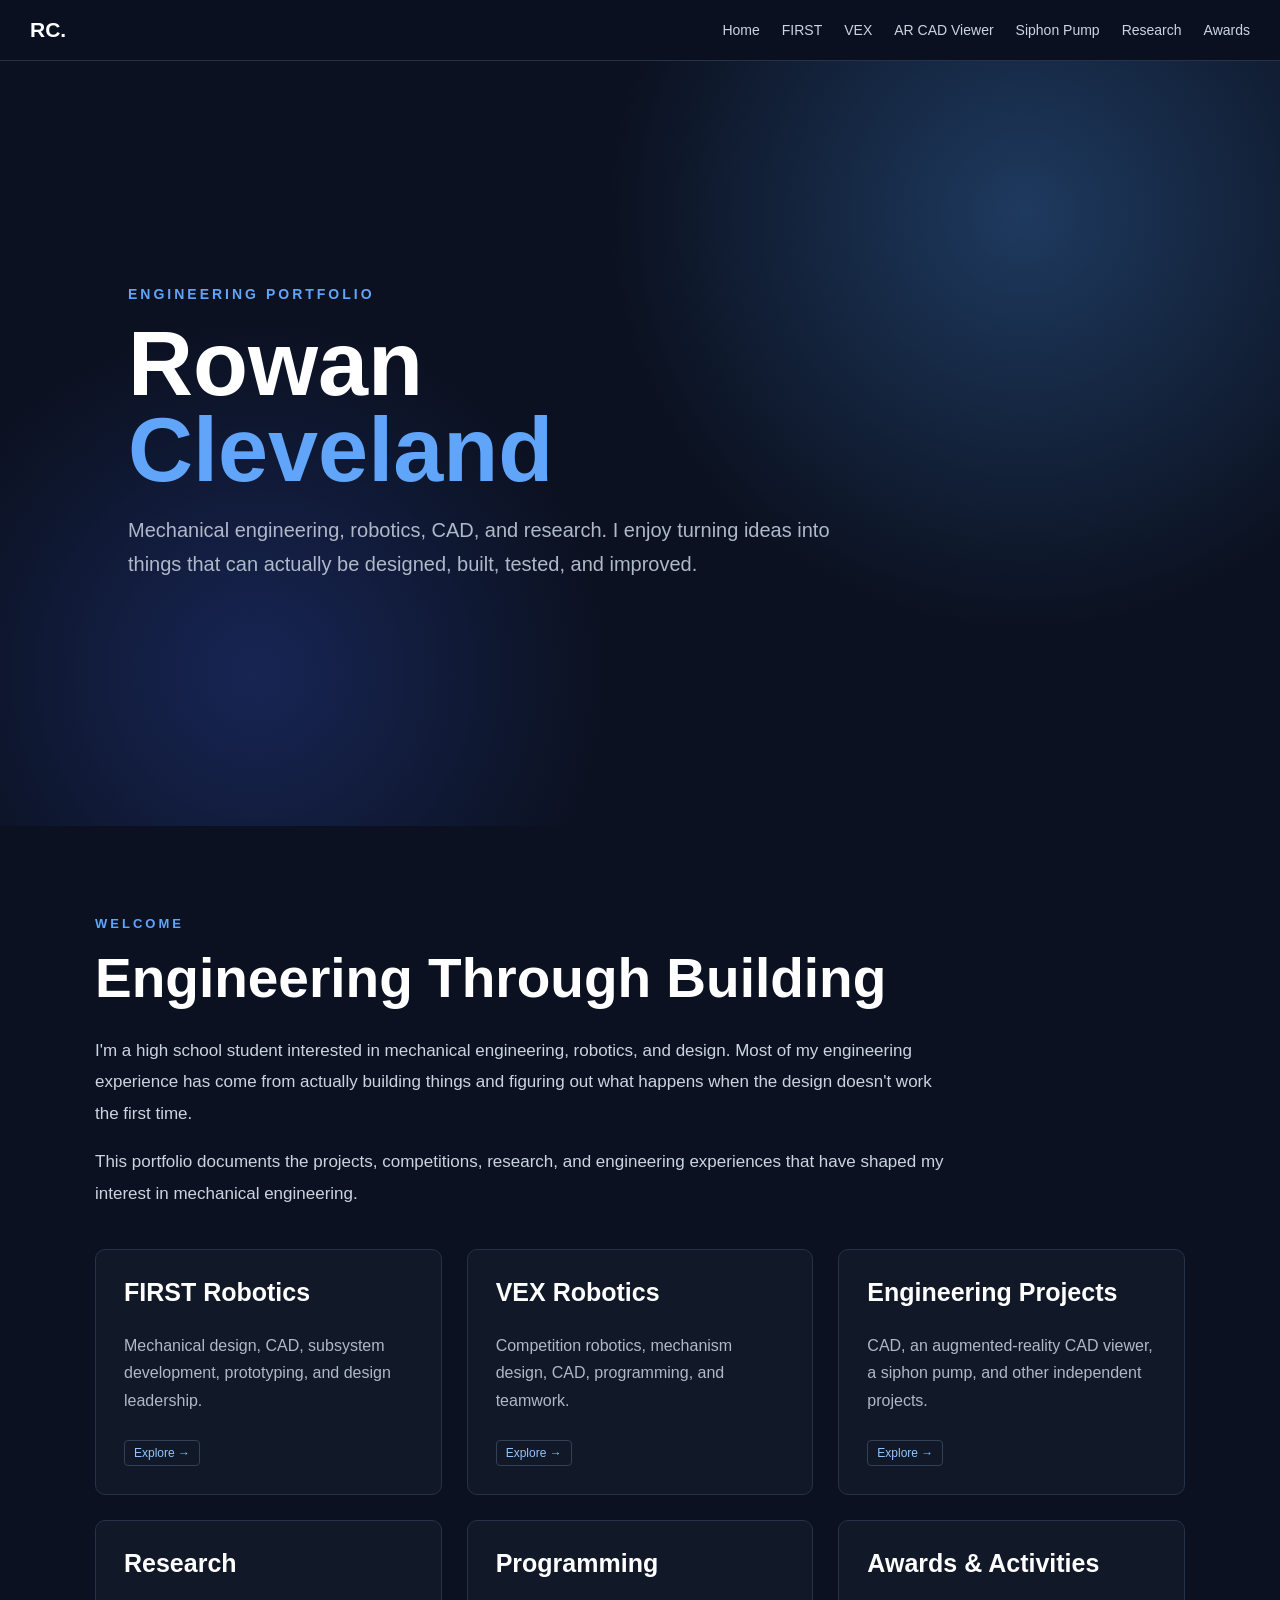
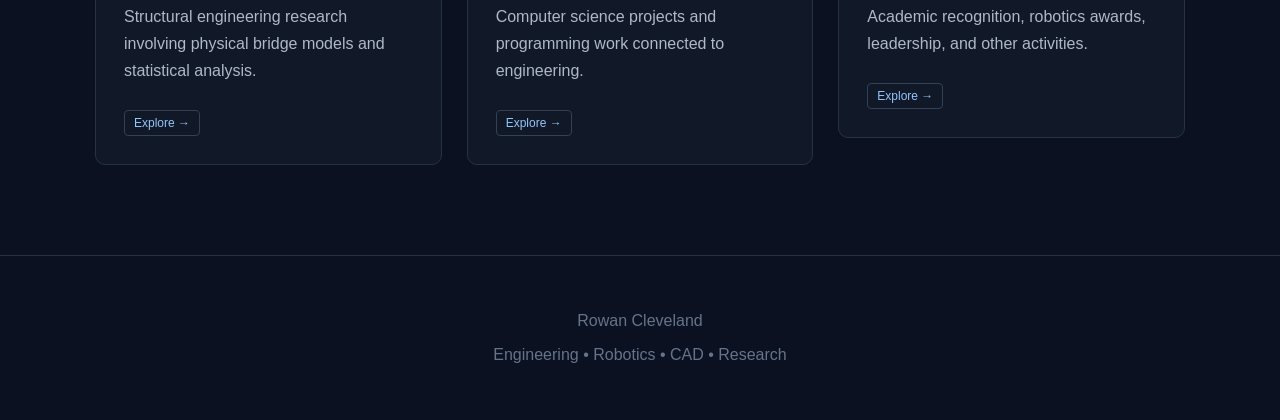
==== index.html @ 0b25684a "Revise navigation links in index.html Updated navigation links in the HTML file." ====
<!DOCTYPE html>
<html lang="en">

<head>
    <meta charset="UTF-8">
    <meta name="viewport" content="width=device-width, initial-scale=1.0">

    <title>Rowan Cleveland | Engineering Portfolio</title>

    <link rel="stylesheet" href="style.css">
</head>

<body>

<nav>

    <div class="logo">RC.</div>

    <div class="nav-links">
    <a href="index.html">Home</a>
    <a href="first.html">FIRST</a>
    <a href="vex.html">VEX</a>
    <a href="cad-viewer.html">AR CAD Viewer</a>
    <a href="siphon-pump.html">Siphon Pump</a>
    <a href="research.html">Research</a>
    <a href="awards.html">Awards</a>
</div>

</nav>


<header class="hero">

    <div class="hero-content">

        <div class="small-title">
            Engineering Portfolio
        </div>

        <h1>
            Rowan<br>
            <span>Cleveland</span>
        </h1>

        <p>
            Mechanical engineering, robotics, CAD, and research.
            I enjoy turning ideas into things that can actually be
            designed, built, tested, and improved.
        </p>

    </div>

</header>


<section class="page">

    <div class="section-label">
        Welcome
    </div>

    <h1>
        Engineering Through Building
    </h1>

    <div class="content">

        <p>
            I'm a high school student interested in mechanical engineering,
            robotics, and design. Most of my engineering experience has
            come from actually building things and figuring out what
            happens when the design doesn't work the first time.
        </p>

        <p>
            This portfolio documents the projects, competitions,
            research, and engineering experiences that have shaped
            my interest in mechanical engineering.
        </p>

    </div>


    <div class="cards">

        <a class="project-link" href="first.html">
            <div class="card">
                <h3>FIRST Robotics</h3>
                <p>
                    Mechanical design, CAD, subsystem development,
                    prototyping, and design leadership.
                </p>
                <span class="tag">Explore →</span>
            </div>
        </a>


        <a class="project-link" href="vex.html">
            <div class="card">
                <h3>VEX Robotics</h3>
                <p>
                    Competition robotics, mechanism design,
                    CAD, programming, and teamwork.
                </p>
                <span class="tag">Explore →</span>
            </div>
        </a>


        <a class="project-link" href="cad-viewer.html">
            <div class="card">
                <h3>Engineering Projects</h3>
                <p>
                    CAD, an augmented-reality CAD viewer,
                    a siphon pump, and other independent projects.
                </p>
                <span class="tag">Explore →</span>
            </div>
        </a>


        <a class="project-link" href="research.html">
            <div class="card">
                <h3>Research</h3>
                <p>
                    Structural engineering research involving
                    physical bridge models and statistical analysis.
                </p>
                <span class="tag">Explore →</span>
            </div>
        </a>


        <a class="project-link" href="programming.html">
            <div class="card">
                <h3>Programming</h3>
                <p>
                    Computer science projects and programming
                    work connected to engineering.
                </p>
                <span class="tag">Explore →</span>
            </div>
        </a>


        <a class="project-link" href="awards.html">
            <div class="card">
                <h3>Awards & Activities</h3>
                <p>
                    Academic recognition, robotics awards,
                    leadership, and other activities.
                </p>
                <span class="tag">Explore →</span>
            </div>
        </a>

    </div>

</section>


<footer>

    <p>Rowan Cleveland</p>
    <p>Engineering • Robotics • CAD • Research</p>

</footer>

</body>
</html>
---- style.css ----
* {
    box-sizing: border-box;
    scroll-behavior: smooth;
}

body {
    margin: 0;
    font-family: Arial, Helvetica, sans-serif;
    background: #0b1120;
    color: #e5e7eb;
}

/* NAVIGATION */

nav {
    position: sticky;
    top: 0;
    z-index: 100;
    background: rgba(11, 17, 32, 0.97);
    border-bottom: 1px solid #263247;
    padding: 18px 30px;
    display: flex;
    justify-content: space-between;
    align-items: center;
}

.logo {
    font-size: 21px;
    font-weight: bold;
    color: white;
}

.nav-links {
    display: flex;
    gap: 22px;
    flex-wrap: wrap;
    justify-content: flex-end;
}

.nav-links a {
    color: #cbd5e1;
    text-decoration: none;
    font-size: 14px;
    transition: 0.2s;
}

.nav-links a:hover {
    color: #60a5fa;
}

/* HERO */

.hero {
    min-height: 85vh;
    display: flex;
    align-items: center;
    padding: 80px 10%;
    background:
        radial-gradient(circle at 80% 20%, #1e3a5f 0%, transparent 35%),
        radial-gradient(circle at 20% 80%, #172554 0%, transparent 30%),
        #0b1120;
}

.hero-content {
    max-width: 900px;
}

.small-title {
    color: #60a5fa;
    font-weight: bold;
    letter-spacing: 3px;
    text-transform: uppercase;
    font-size: 14px;
}

.hero h1 {
    font-size: clamp(48px, 8vw, 90px);
    line-height: 0.95;
    margin: 20px 0;
    color: white;
}

.hero h1 span {
    color: #60a5fa;
}

.hero p {
    max-width: 750px;
    font-size: 20px;
    line-height: 1.7;
    color: #aeb9c9;
}

/* GENERAL */

.page {
    max-width: 1150px;
    margin: auto;
    padding: 90px 30px;
    min-height: 80vh;
}

.section-label {
    color: #60a5fa;
    font-size: 13px;
    letter-spacing: 3px;
    text-transform: uppercase;
    font-weight: bold;
}

h1 {
    font-size: 55px;
    margin: 15px 0 25px;
    color: white;
}

h2 {
    font-size: 35px;
    color: white;
    margin-top: 60px;
}

h3 {
    color: white;
    font-size: 25px;
}

.intro {
    max-width: 800px;
    font-size: 19px;
    line-height: 1.8;
    color: #aeb9c9;
}

/* CONTENT */

.content {
    max-width: 850px;
}

.content p {
    color: #cbd5e1;
    line-height: 1.85;
    font-size: 17px;
}

.content li {
    color: #cbd5e1;
    line-height: 1.8;
}

/* IMAGE PLACEHOLDERS */

.image-placeholder {
    min-height: 320px;
    margin: 35px 0;
    border: 1px dashed #475569;
    border-radius: 10px;
    background: linear-gradient(135deg, #172033, #0f172a);
    display: flex;
    align-items: center;
    justify-content: center;
    color: #64748b;
    letter-spacing: 2px;
    text-align: center;
    padding: 20px;
}

.image-large {
    min-height: 450px;
}

.image-row {
    display: grid;
    grid-template-columns: 1fr 1fr;
    gap: 25px;
}

.image-row .image-placeholder {
    min-height: 280px;
}

/* CARDS */

.cards {
    display: grid;
    grid-template-columns: repeat(auto-fit, minmax(280px, 1fr));
    gap: 25px;
    margin-top: 40px;
}

.card {
    background: #111827;
    border: 1px solid #263247;
    border-radius: 10px;
    padding: 28px;
    transition: 0.25s;
}

.card:hover {
    transform: translateY(-5px);
    border-color: #60a5fa;
}

.card h3 {
    margin-top: 0;
}

.card p {
    color: #aeb9c9;
    line-height: 1.7;
}

/* TAGS */

.tag {
    display: inline-block;
    margin-top: 10px;
    margin-right: 5px;
    padding: 5px 9px;
    border: 1px solid #334155;
    border-radius: 4px;
    font-size: 12px;
    color: #93c5fd;
}

/* PROJECT LINK */

.project-link {
    display: block;
    text-decoration: none;
    color: inherit;
}

/* NAVIGATION BUTTONS */

.page-navigation {
    max-width: 1150px;
    margin: auto;
    padding: 40px 30px 70px;
    display: flex;
    justify-content: space-between;
    gap: 20px;
}

.nav-button {
    display: inline-block;
    padding: 14px 22px;
    border: 1px solid #475569;
    border-radius: 6px;
    color: #cbd5e1;
    text-decoration: none;
    transition: 0.2s;
}

.nav-button:hover {
    border-color: #60a5fa;
    color: #60a5fa;
}

.nav-button.next {
    margin-left: auto;
}

/* FOOTER */

footer {
    border-top: 1px solid #263247;
    text-align: center;
    padding: 40px;
    color: #64748b;
}

/* MOBILE */

@media (max-width: 800px) {

    nav {
        align-items: flex-start;
        gap: 15px;
        flex-direction: column;
    }

    .nav-links {
        justify-content: flex-start;
    }

    .hero {
        padding: 70px 30px;
    }

    h1 {
        font-size: 42px;
    }

    .image-row {
        grid-template-columns: 1fr;
    }

    .page-navigation {
        flex-direction: column;
    }

    .nav-button.next {
        margin-left: 0;
    }
}
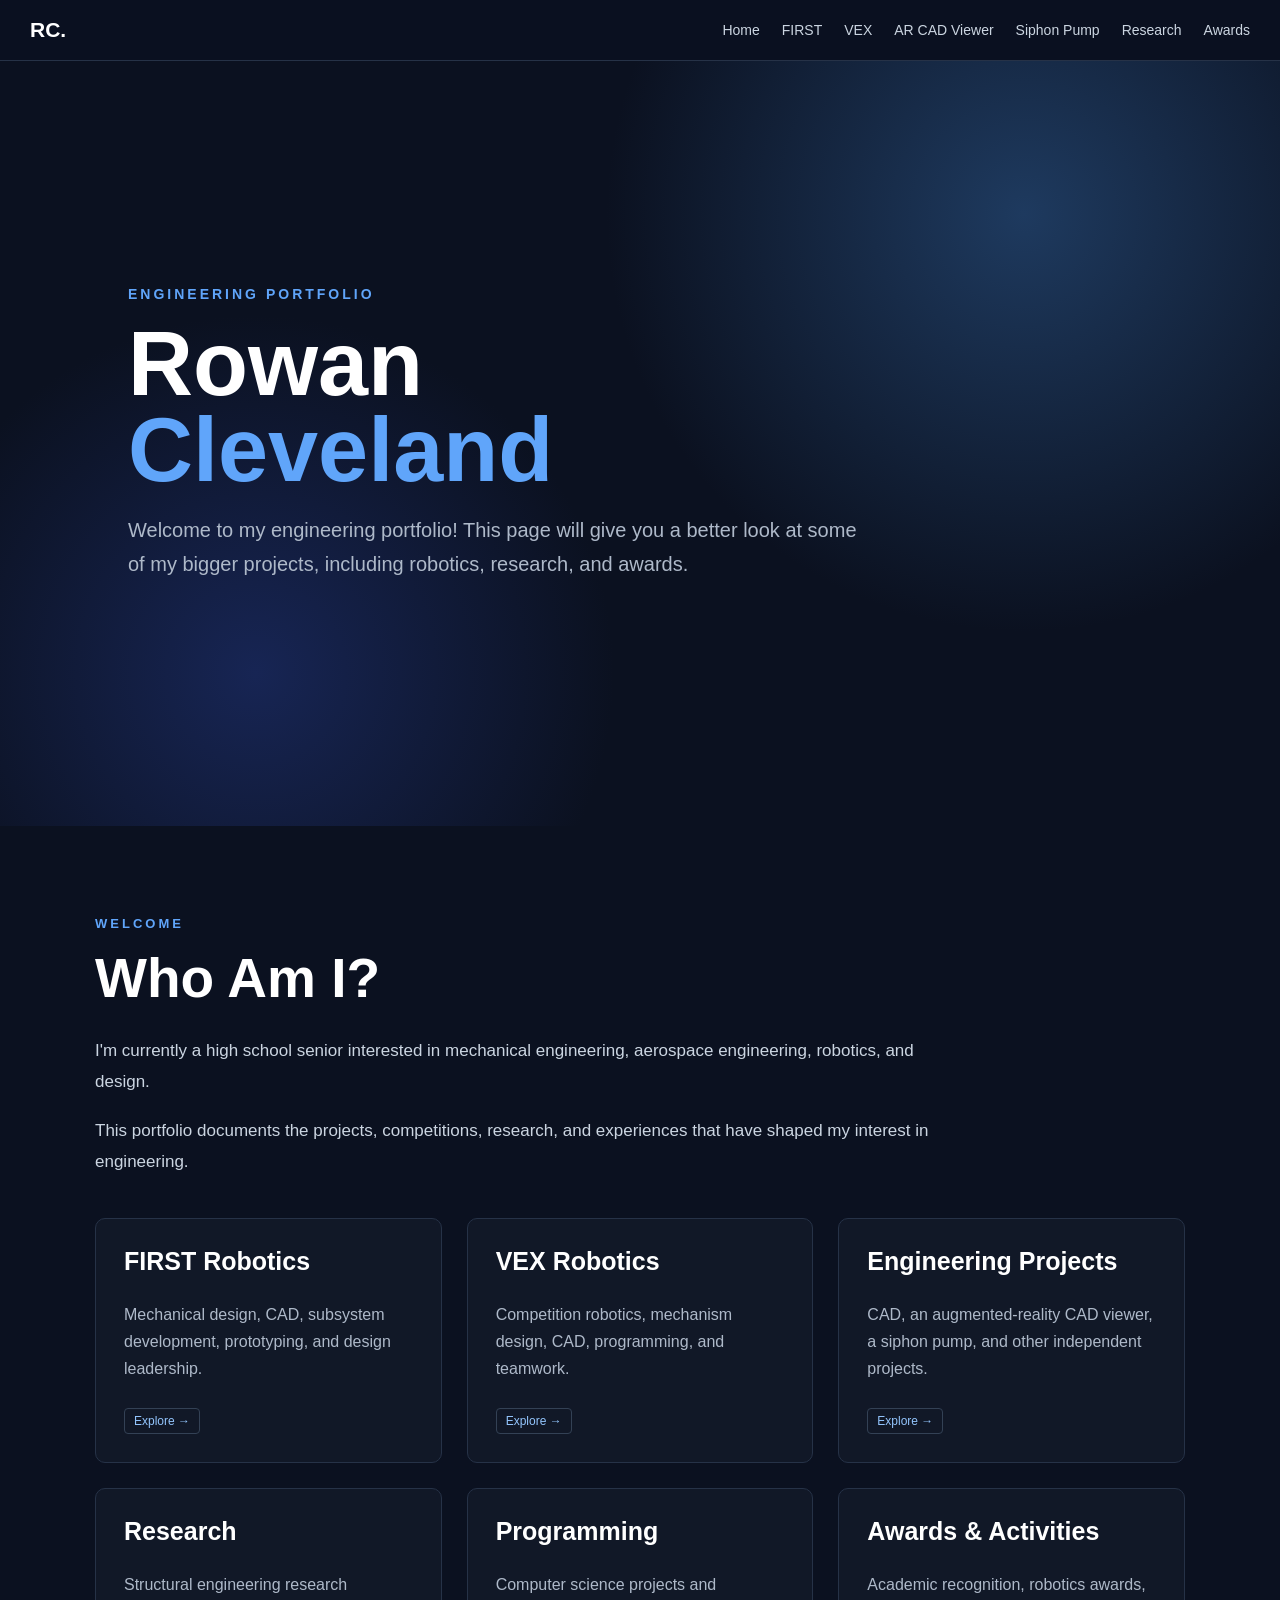
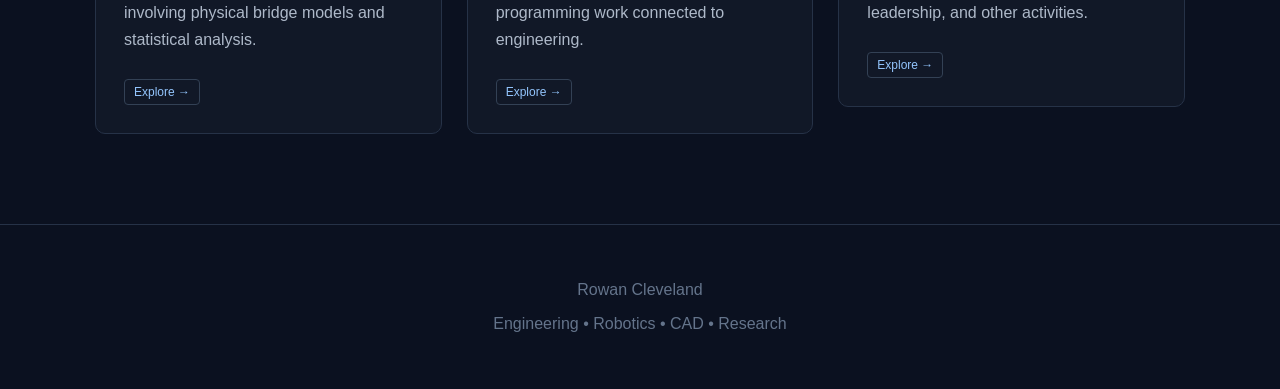
==== commit 075e1bac: "Revise portfolio introduction and project details Updated personal introduction and project descript" ====
--- a/index.html
+++ b/index.html
@@ -43,9 +43,8 @@
         </h1>
 
         <p>
-            Mechanical engineering, robotics, CAD, and research.
-            I enjoy turning ideas into things that can actually be
-            designed, built, tested, and improved.
+            Welcome to my engineering portfolio! This page will give you a better look at some of my bigger projects, 
+            including robotics, research, and awards.
         </p>
 
     </div>
@@ -60,22 +59,20 @@
     </div>
 
     <h1>
-        Engineering Through Building
+        Who Am I?
     </h1>
 
     <div class="content">
 
         <p>
-            I'm a high school student interested in mechanical engineering,
-            robotics, and design. Most of my engineering experience has
-            come from actually building things and figuring out what
-            happens when the design doesn't work the first time.
+            I'm currently a high school senior interested in mechanical 
+            engineering, aerospace engineering, robotics, and design.
         </p>
 
         <p>
             This portfolio documents the projects, competitions,
-            research, and engineering experiences that have shaped
-            my interest in mechanical engineering.
+            research, and experiences that have shaped
+            my interest in engineering.
         </p>
 
     </div>
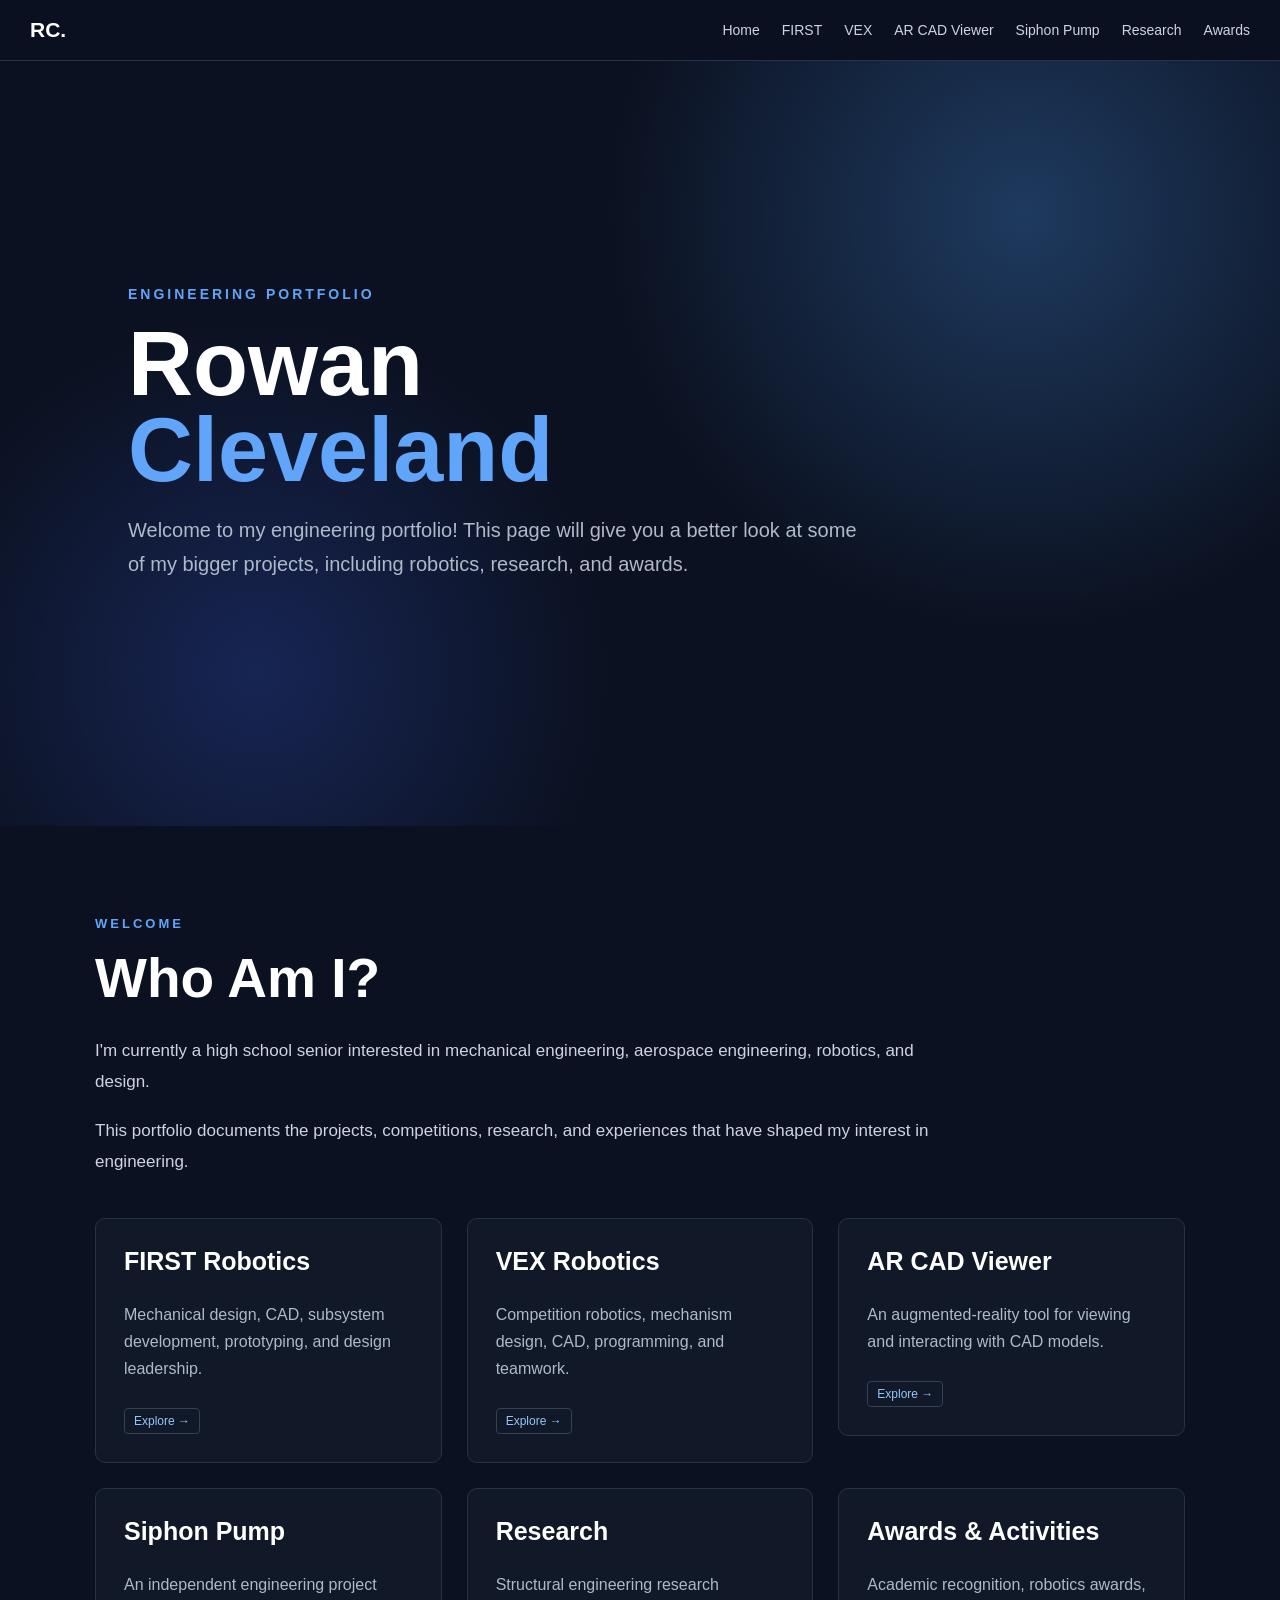
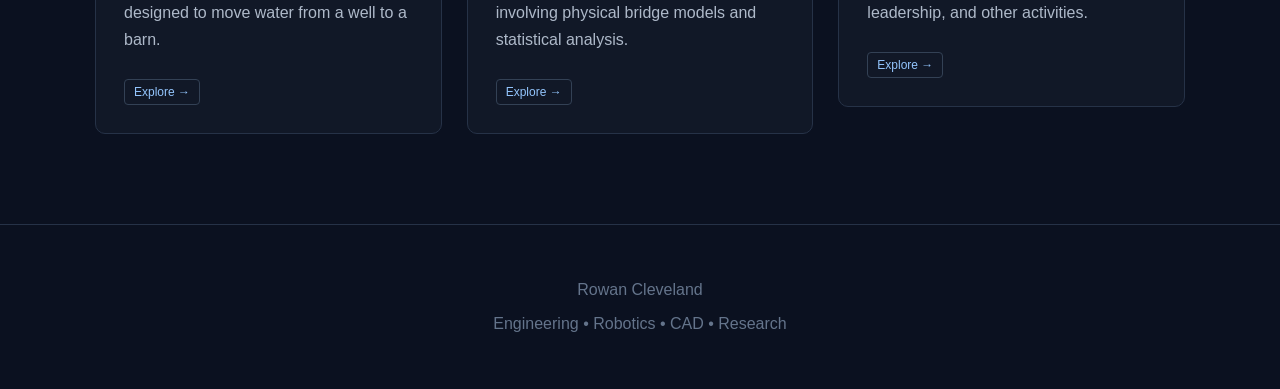
==== commit ab1eb8ae: "Refactor project links and update descriptions" ====
--- a/index.html
+++ b/index.html
@@ -1,3 +1,4 @@
+
 <!DOCTYPE html>
 <html lang="en">
 
@@ -17,14 +18,14 @@
     <div class="logo">RC.</div>
 
     <div class="nav-links">
-    <a href="index.html">Home</a>
-    <a href="first.html">FIRST</a>
-    <a href="vex.html">VEX</a>
-    <a href="cad-viewer.html">AR CAD Viewer</a>
-    <a href="siphon-pump.html">Siphon Pump</a>
-    <a href="research.html">Research</a>
-    <a href="awards.html">Awards</a>
-</div>
+        <a href="index.html">Home</a>
+        <a href="first.html">FIRST</a>
+        <a href="vex.html">VEX</a>
+        <a href="cad-viewer.html">AR CAD Viewer</a>
+        <a href="siphon-pump.html">Siphon Pump</a>
+        <a href="research.html">Research</a>
+        <a href="awards.html">Awards</a>
+    </div>
 
 </nav>
 
@@ -43,7 +44,7 @@
         </h1>
 
         <p>
-            Welcome to my engineering portfolio! This page will give you a better look at some of my bigger projects, 
+            Welcome to my engineering portfolio! This page will give you a better look at some of my bigger projects,
             including robotics, research, and awards.
         </p>
 
@@ -65,7 +66,7 @@
     <div class="content">
 
         <p>
-            I'm currently a high school senior interested in mechanical 
+            I'm currently a high school senior interested in mechanical
             engineering, aerospace engineering, robotics, and design.
         </p>
 
@@ -106,10 +107,22 @@
 
         <a class="project-link" href="cad-viewer.html">
             <div class="card">
-                <h3>Engineering Projects</h3>
+                <h3>AR CAD Viewer</h3>
                 <p>
-                    CAD, an augmented-reality CAD viewer,
-                    a siphon pump, and other independent projects.
+                    An augmented-reality tool for viewing
+                    and interacting with CAD models.
+                </p>
+                <span class="tag">Explore →</span>
+            </div>
+        </a>
+
+
+        <a class="project-link" href="siphon-pump.html">
+            <div class="card">
+                <h3>Siphon Pump</h3>
+                <p>
+                    An independent engineering project designed
+                    to move water from a well to a barn.
                 </p>
                 <span class="tag">Explore →</span>
             </div>
@@ -122,18 +135,6 @@
                 <p>
                     Structural engineering research involving
                     physical bridge models and statistical analysis.
-                </p>
-                <span class="tag">Explore →</span>
-            </div>
-        </a>
-
-
-        <a class="project-link" href="programming.html">
-            <div class="card">
-                <h3>Programming</h3>
-                <p>
-                    Computer science projects and programming
-                    work connected to engineering.
                 </p>
                 <span class="tag">Explore →</span>
             </div>
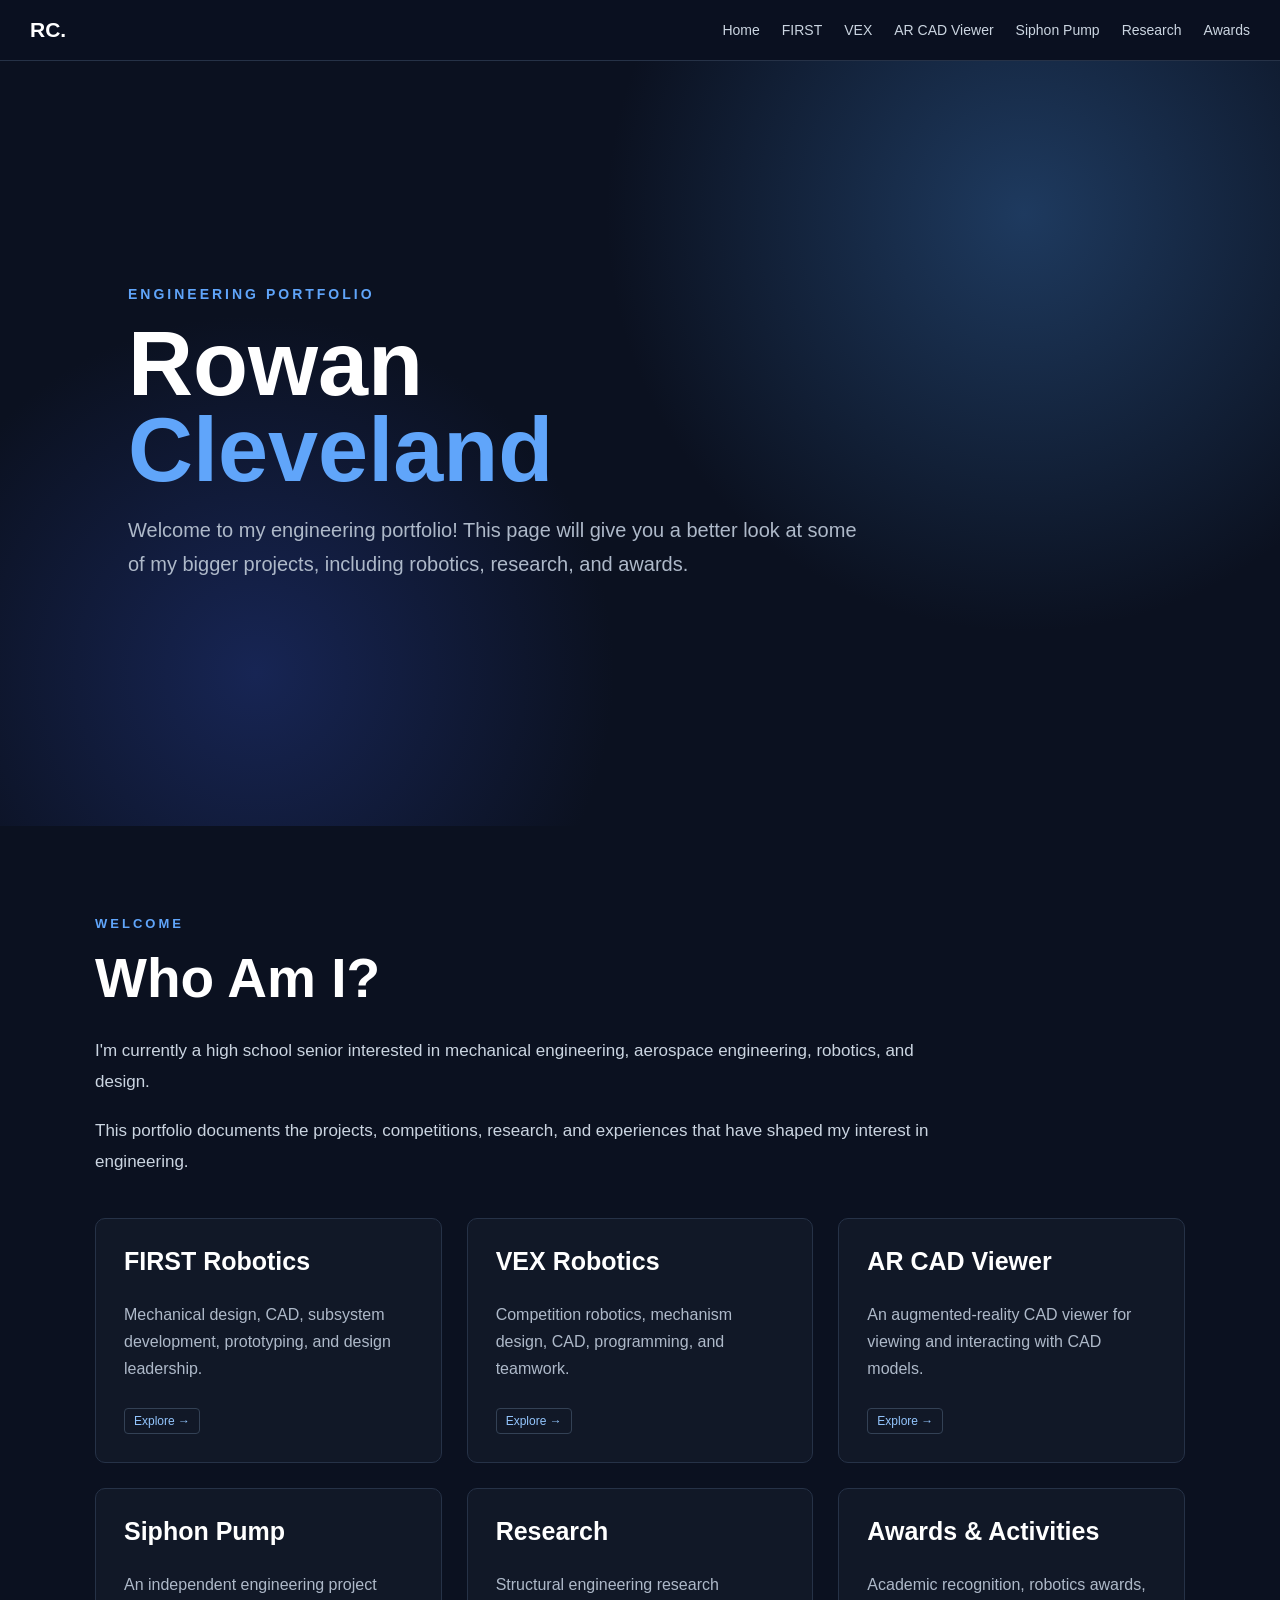
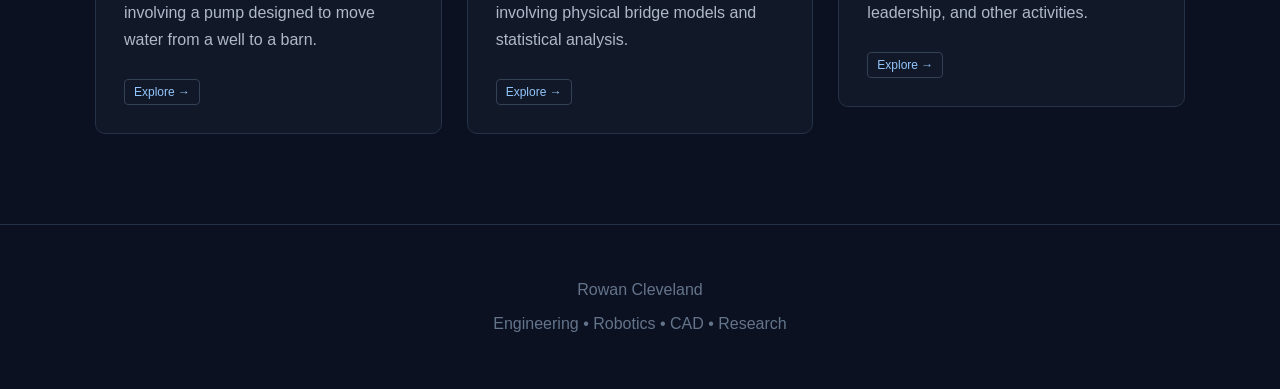
==== commit 37c198b8: "Refactor navigation and project descriptions in index.html Updated navigation links and project desc" ====
--- a/index.html
+++ b/index.html
@@ -18,14 +18,14 @@
     <div class="logo">RC.</div>
 
     <div class="nav-links">
-        <a href="index.html">Home</a>
-        <a href="first.html">FIRST</a>
-        <a href="vex.html">VEX</a>
-        <a href="cad-viewer.html">AR CAD Viewer</a>
-        <a href="siphon-pump.html">Siphon Pump</a>
-        <a href="research.html">Research</a>
-        <a href="awards.html">Awards</a>
-    </div>
+    <a href="index.html">Home</a>
+    <a href="first.html">FIRST</a>
+    <a href="vex.html">VEX</a>
+    <a href="cad-viewer.html">AR CAD Viewer</a>
+    <a href="siphon-pump.html">Siphon Pump</a>
+    <a href="research.html">Research</a>
+    <a href="awards.html">Awards</a>
+</div>
 
 </nav>
 
@@ -44,7 +44,7 @@
         </h1>
 
         <p>
-            Welcome to my engineering portfolio! This page will give you a better look at some of my bigger projects,
+            Welcome to my engineering portfolio! This page will give you a better look at some of my bigger projects, 
             including robotics, research, and awards.
         </p>
 
@@ -66,7 +66,7 @@
     <div class="content">
 
         <p>
-            I'm currently a high school senior interested in mechanical
+            I'm currently a high school senior interested in mechanical 
             engineering, aerospace engineering, robotics, and design.
         </p>
 
@@ -109,8 +109,8 @@
             <div class="card">
                 <h3>AR CAD Viewer</h3>
                 <p>
-                    An augmented-reality tool for viewing
-                    and interacting with CAD models.
+                    An augmented-reality CAD viewer
+                    for viewing and interacting with CAD models.
                 </p>
                 <span class="tag">Explore →</span>
             </div>
@@ -121,8 +121,8 @@
             <div class="card">
                 <h3>Siphon Pump</h3>
                 <p>
-                    An independent engineering project designed
-                    to move water from a well to a barn.
+                    An independent engineering project involving
+                    a pump designed to move water from a well to a barn.
                 </p>
                 <span class="tag">Explore →</span>
             </div>
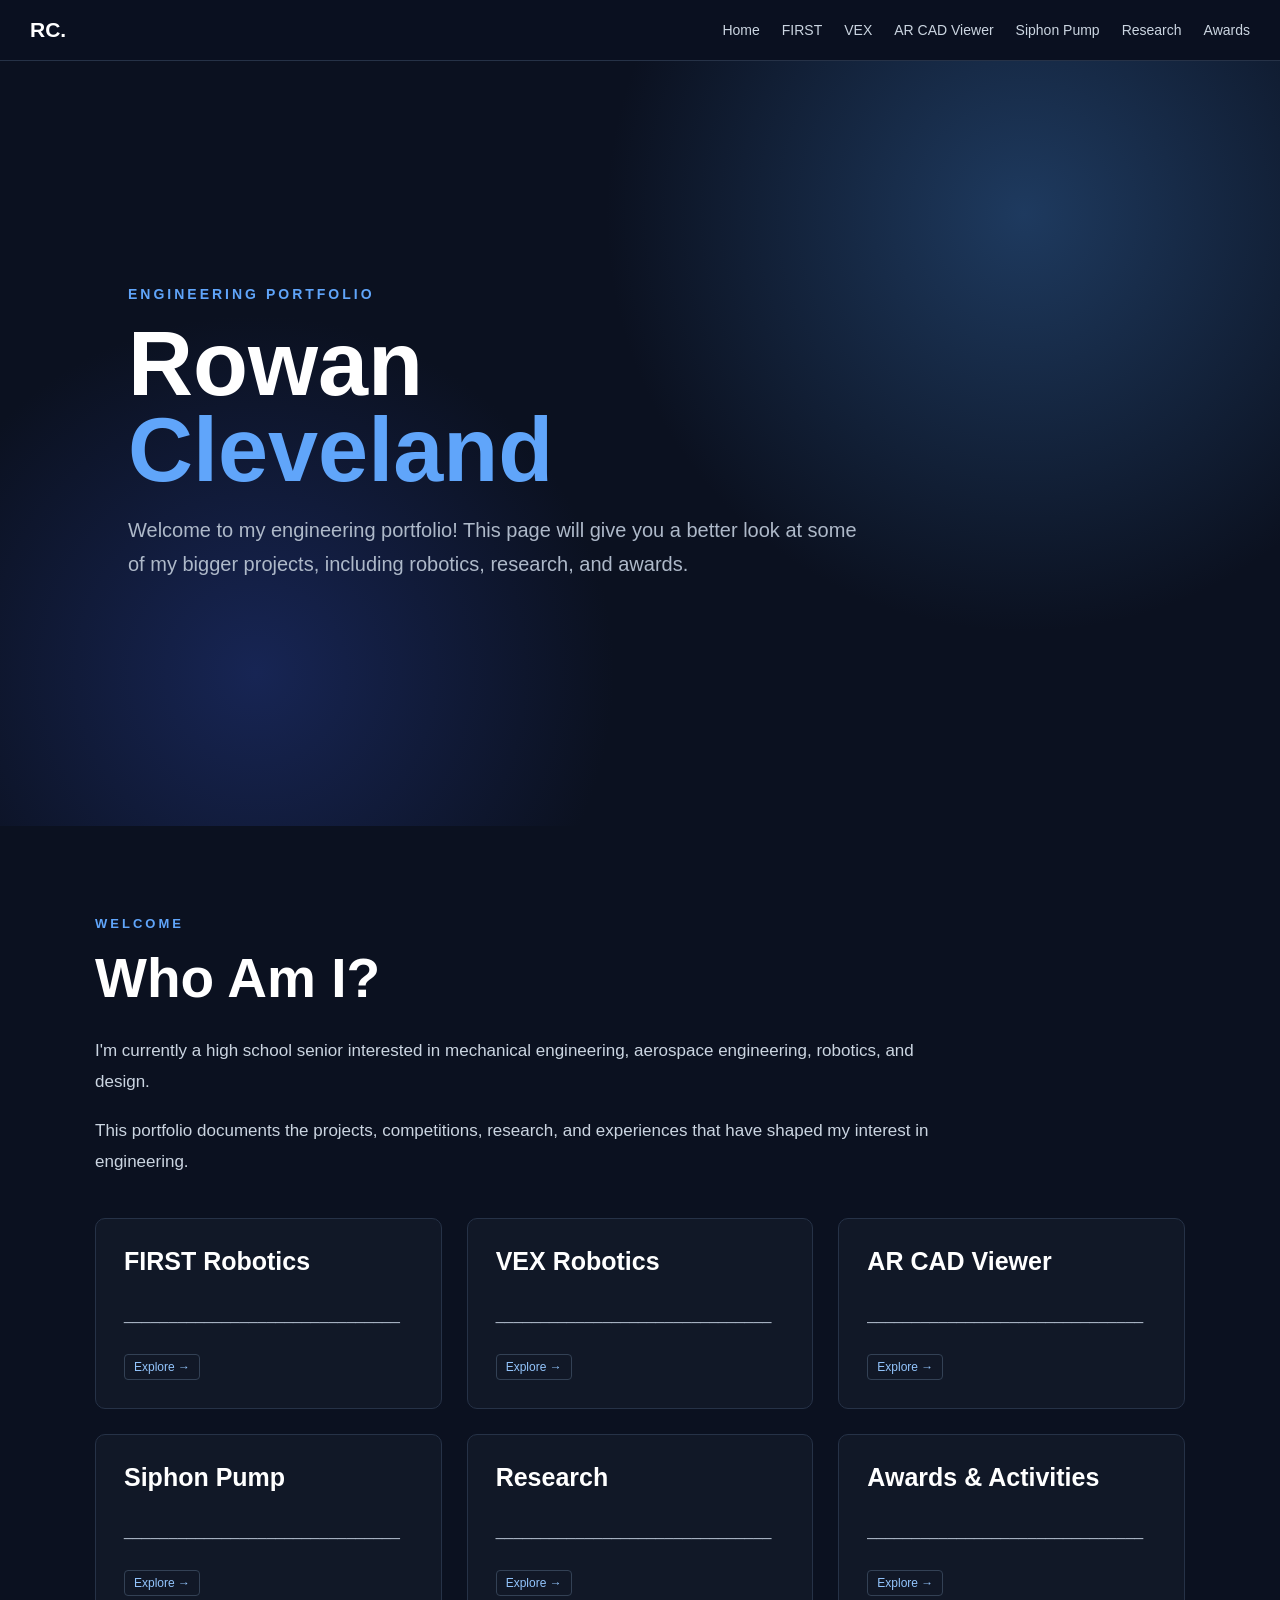
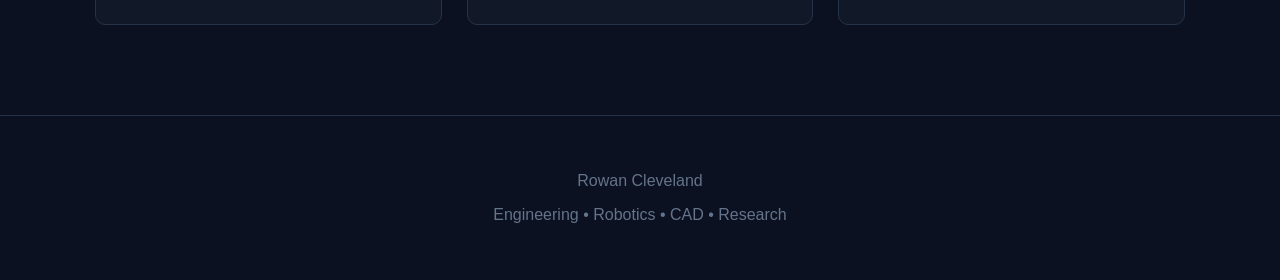
==== commit 767763ba: "Replace project descriptions with placeholders" ====
--- a/index.html
+++ b/index.html
@@ -85,8 +85,7 @@
             <div class="card">
                 <h3>FIRST Robotics</h3>
                 <p>
-                    Mechanical design, CAD, subsystem development,
-                    prototyping, and design leadership.
+                    _______________________________
                 </p>
                 <span class="tag">Explore →</span>
             </div>
@@ -97,8 +96,7 @@
             <div class="card">
                 <h3>VEX Robotics</h3>
                 <p>
-                    Competition robotics, mechanism design,
-                    CAD, programming, and teamwork.
+                    _______________________________
                 </p>
                 <span class="tag">Explore →</span>
             </div>
@@ -109,8 +107,7 @@
             <div class="card">
                 <h3>AR CAD Viewer</h3>
                 <p>
-                    An augmented-reality CAD viewer
-                    for viewing and interacting with CAD models.
+                    _______________________________
                 </p>
                 <span class="tag">Explore →</span>
             </div>
@@ -121,8 +118,7 @@
             <div class="card">
                 <h3>Siphon Pump</h3>
                 <p>
-                    An independent engineering project involving
-                    a pump designed to move water from a well to a barn.
+                    _______________________________
                 </p>
                 <span class="tag">Explore →</span>
             </div>
@@ -133,8 +129,7 @@
             <div class="card">
                 <h3>Research</h3>
                 <p>
-                    Structural engineering research involving
-                    physical bridge models and statistical analysis.
+                    _______________________________
                 </p>
                 <span class="tag">Explore →</span>
             </div>
@@ -145,8 +140,7 @@
             <div class="card">
                 <h3>Awards & Activities</h3>
                 <p>
-                    Academic recognition, robotics awards,
-                    leadership, and other activities.
+                    _______________________________
                 </p>
                 <span class="tag">Explore →</span>
             </div>
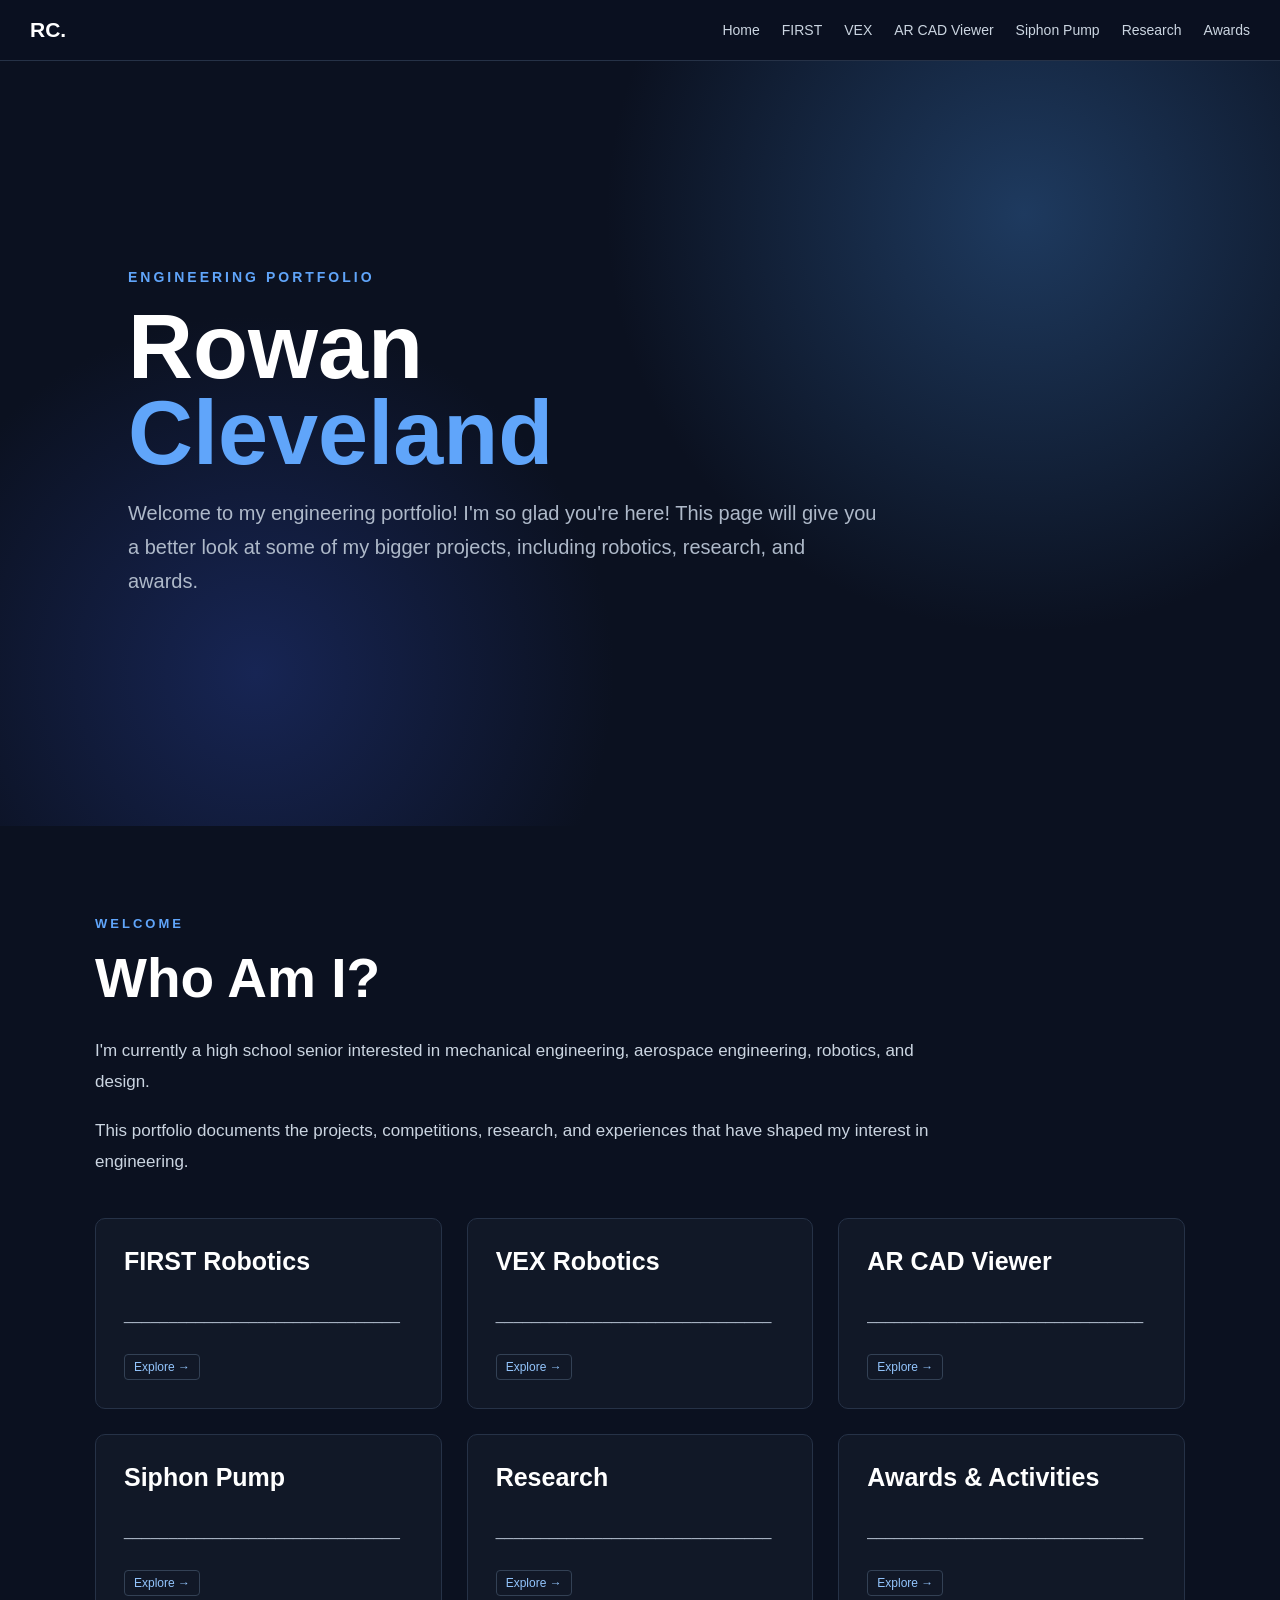
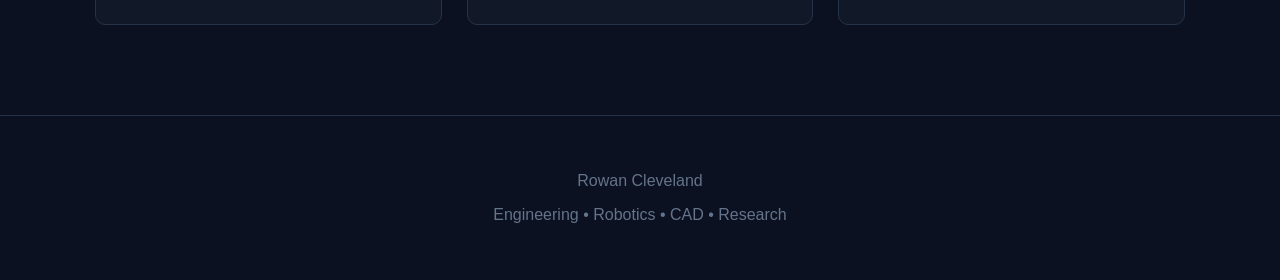
==== commit 235fdf32: "Update welcome message in index.html" ====
--- a/index.html
+++ b/index.html
@@ -44,8 +44,8 @@
         </h1>
 
         <p>
-            Welcome to my engineering portfolio! This page will give you a better look at some of my bigger projects, 
-            including robotics, research, and awards.
+            Welcome to my engineering portfolio! I'm so glad you're here! This page will give you a 
+            better look at some of my bigger projects, including robotics, research, and awards.
         </p>
 
     </div>
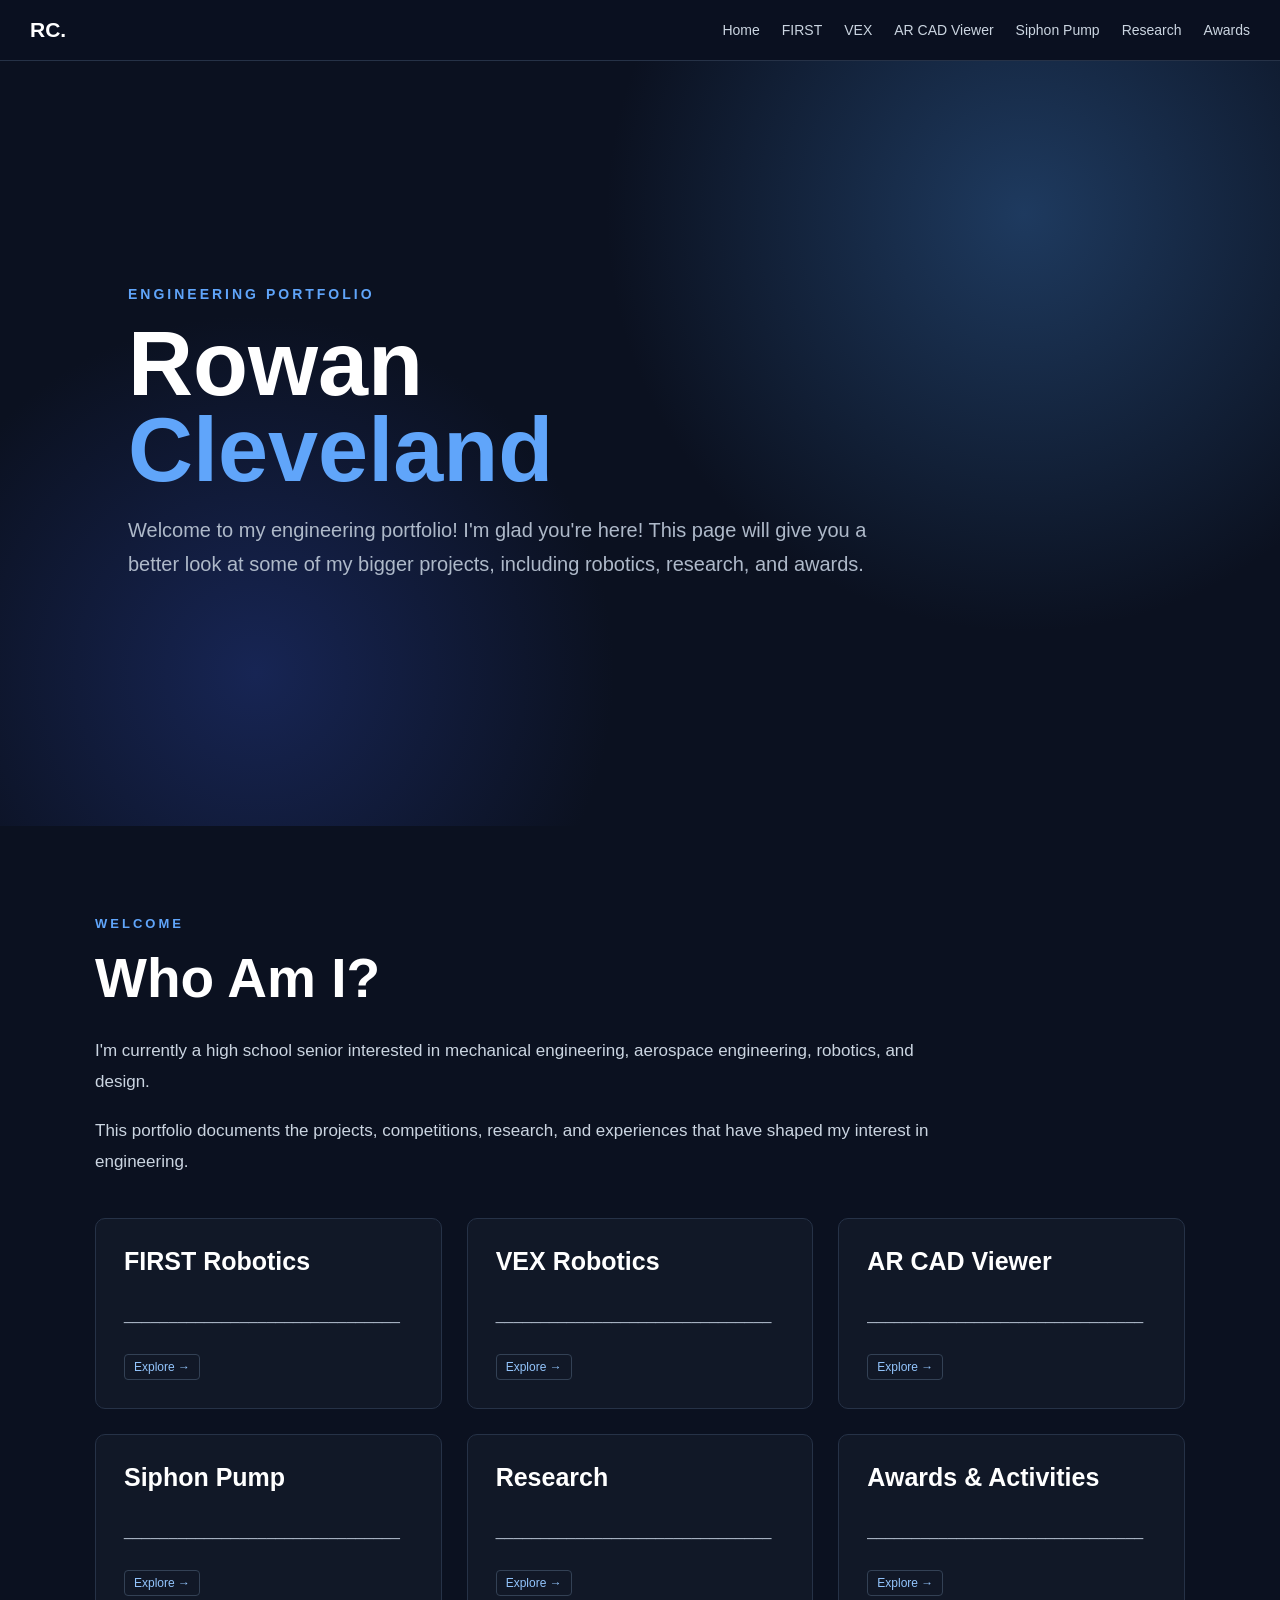
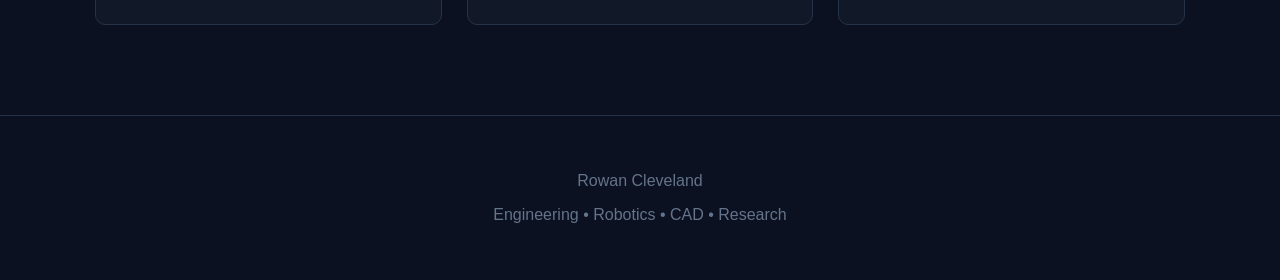
==== commit e2758a74: "Remove unnecessary words from welcome message" ====
--- a/index.html
+++ b/index.html
@@ -44,7 +44,7 @@
         </h1>
 
         <p>
-            Welcome to my engineering portfolio! I'm so glad you're here! This page will give you a 
+            Welcome to my engineering portfolio! I'm glad you're here! This page will give you a 
             better look at some of my bigger projects, including robotics, research, and awards.
         </p>
 
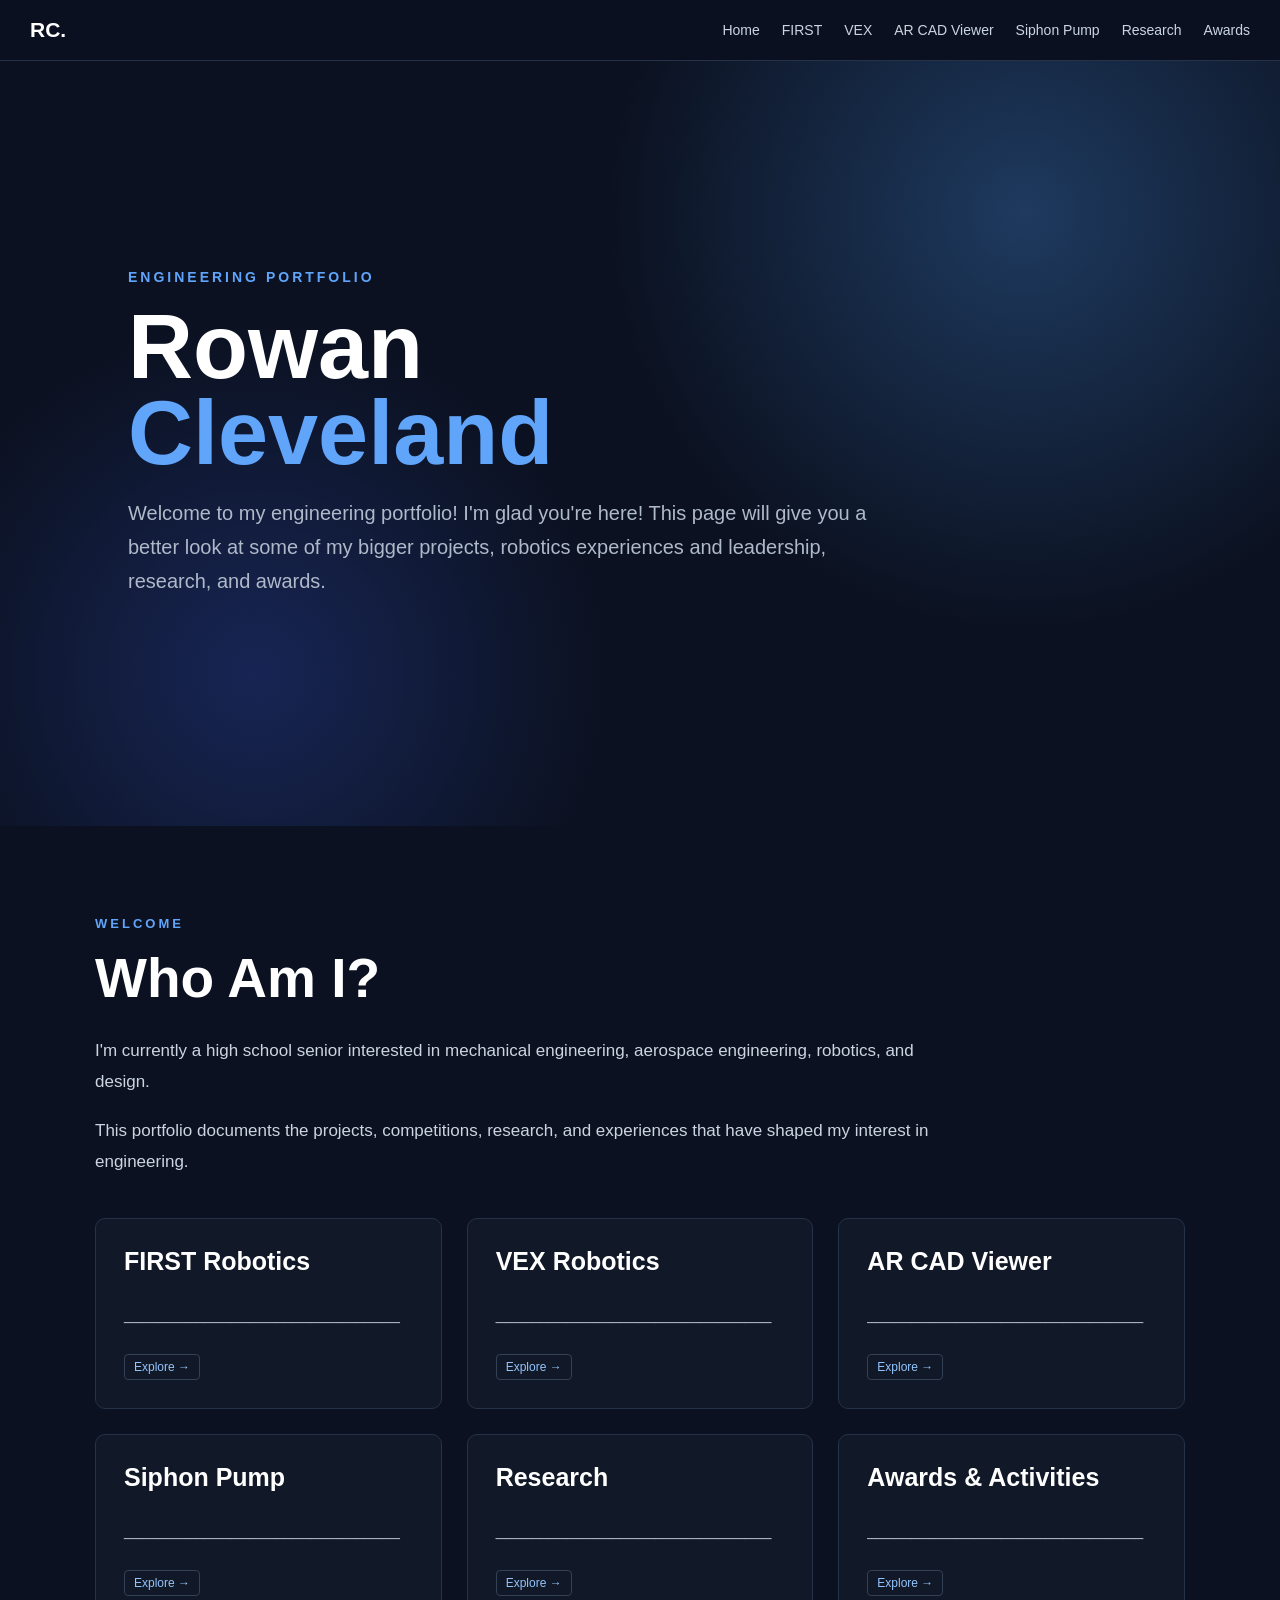
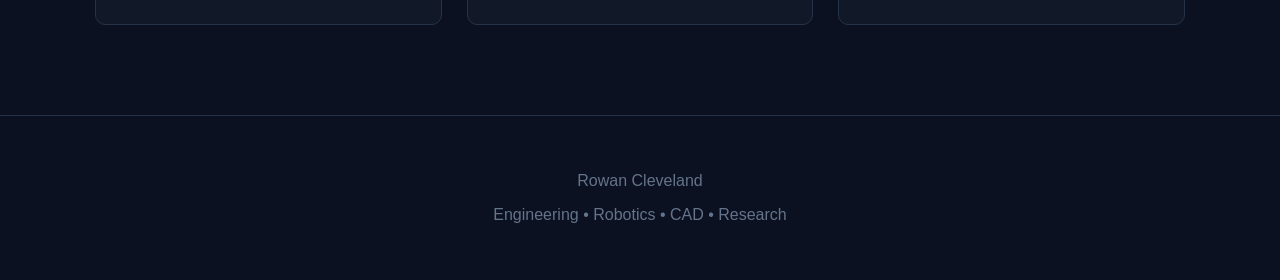
==== commit 1218c300: "Update project description in index.html" ====
--- a/index.html
+++ b/index.html
@@ -45,7 +45,8 @@
 
         <p>
             Welcome to my engineering portfolio! I'm glad you're here! This page will give you a 
-            better look at some of my bigger projects, including robotics, research, and awards.
+            better look at some of my bigger projects, robotics experiences and leadership, research,
+            and awards.
         </p>
 
     </div>
